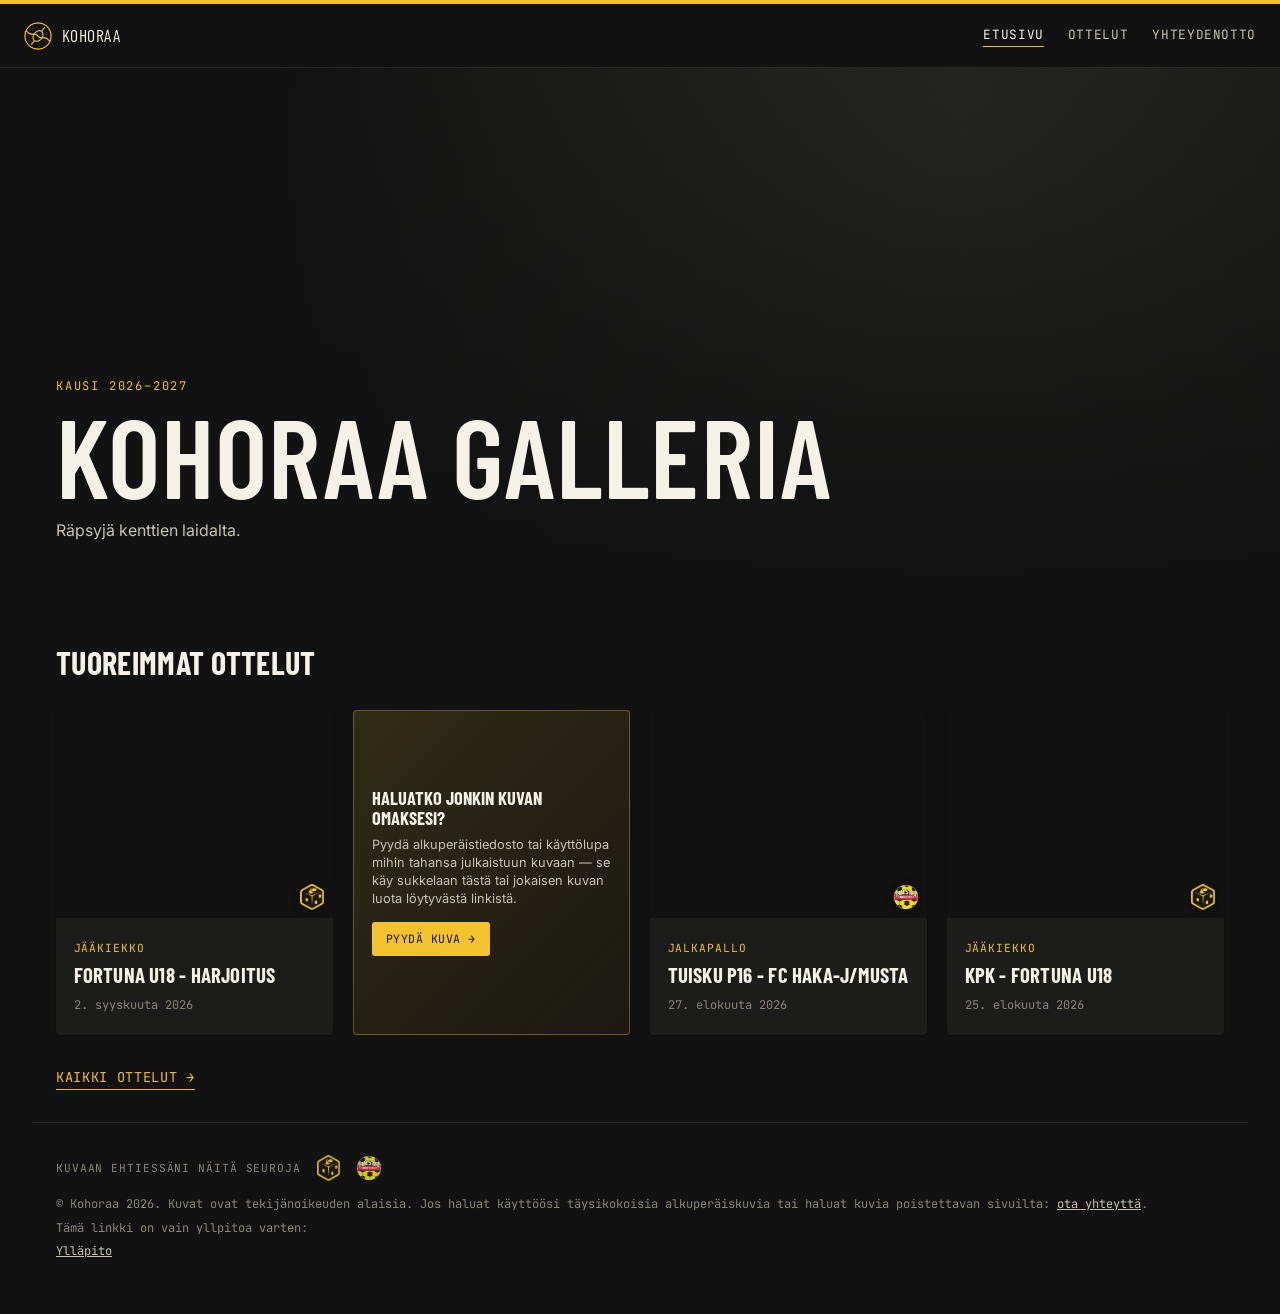
==== index.html @ dcd096f7 "Integrate Cloudflare Web Analytics script Added Cloudflare Web Analytics script to the HTML." ====
<!DOCTYPE html>
<html lang="fi">
<head>
<meta charset="UTF-8" />
<meta name="viewport" content="width=device-width, initial-scale=1.0" />
<title>Kohoraa — Etusivu</title>
<meta name="description" content="Kohoraan otteluraportit ja kuvat." />
<link rel="preconnect" href="https://fonts.googleapis.com" />
<link rel="preconnect" href="https://fonts.gstatic.com" crossorigin />
<link href="https://fonts.googleapis.com/css2?family=Barlow+Condensed:wght@500;600;700&family=Inter:wght@400;500&family=JetBrains+Mono:wght@400;500&display=swap" rel="stylesheet" />
<link rel="stylesheet" href="css/style.css" />
<link rel="icon" href="assets/logo.png" />
<!-- Cloudflare Web Analytics -->
<script defer src="https://static.cloudflareinsights.com/beacon.min.js" data-cf-beacon='{"token": "VAIHDA_TAHAN_CLOUDFLARE_TOKEN"}'></script>
</head>
<body>

<div class="top-bar"></div>

<header class="site-nav">
  <div class="nav-brand">
    <img src="assets/logo.png" alt="Joukkueen logo" class="team-mark-small" />
    <span class="brand-word">Kohoraa</span>
  </div>
  <nav class="header-nav">
    <a href="/" aria-current="page">Etusivu</a>
    <a href="ottelut.html">Ottelut</a>
    <a href="yhteydenotto.html">Yhteydenotto</a>
  </nav>
</header>

<section class="hero" id="hero">
  <div class="hero-content">
    <p class="eyebrow">Kausi 2026–2027</p>
    <h1 class="hero-title">Kohoraa Galleria</h1>
    <p class="hero-subtitle">Räpsyjä kenttien laidalta.</p>
  </div>
</section>


<main class="latest-section">
  <h2 class="latest-heading">Tuoreimmat ottelut</h2>
  <div class="latest-grid" id="latest-cards"></div>
  <a class="btn-link" href="ottelut.html">Kaikki ottelut →</a>
</main>

<footer class="site-footer">
  <div class="club-strip">
    <span class="club-strip-label">Kuvaan ehtiessäni näitä seuroja</span>
    <img src="assets/logo-jaakiekko.png" alt="Kohoraa" />
    <img src="assets/logo-tuisku.png" alt="Tuisku Orivesi" />
  </div>
    <p>© Kohoraa <span id="copyright-year"></span>. Kuvat ovat tekijänoikeuden alaisia. Jos haluat käyttöösi täysikokoisia alkuperäiskuvia tai haluat kuvia poistettavan sivuilta: <a href="yhteydenotto.html">ota yhteyttä</a>.</p>
   <p>Tämä linkki on vain yllpitoa varten:</p>  <p class="footer-admin-link"><a href="upload.html">Ylläpito</a></p>
</footer>

<script src="js/config.js"></script>
<script src="js/home.js"></script>
<script>document.getElementById("copyright-year").textContent = new Date().getFullYear();</script>
</body>
</html>
---- css/style.css ----
/* ============================================
   DESIGN TOKENS — joukkueen värit
   Off-White #F4F1E6 · Rink/Base Black #121212
   Panel Black #1C1C1A · Team Yellow #F2C230
   Muted Yellow #C9A227 · Warm Gray #8A857A
   ============================================ */

:root {
  --ice: #f4f1e6;
  --navy: #121212;
  --navy-soft: #1c1c1a;
  --steel: #3a3a35;
  --yellow: #f2c230;
  --frost: #c7c2b4;
  --frost-dim: #8a857a;

  --font-display: "Barlow Condensed", sans-serif;
  --font-body: "Inter", sans-serif;
  --font-mono: "JetBrains Mono", monospace;

  --radius: 2px;
}

* {
  box-sizing: border-box;
}

html {
  scroll-behavior: smooth;
}

body {
  margin: 0;
  background: var(--navy);
  color: var(--ice);
  font-family: var(--font-body);
  line-height: 1.5;
  -webkit-font-smoothing: antialiased;
}

a {
  color: inherit;
}

img {
  max-width: 100%;
  display: block;
}

/* ============================================
   HEADER / HERO
   ============================================ */

.site-header {
  padding: 2.5rem 1.5rem 2rem;
  border-bottom: 1px solid rgba(184, 196, 204, 0.15);
  position: relative;
  overflow: hidden;
}

.site-header::before {
  content: "";
  position: absolute;
  top: -40%;
  right: -10%;
  width: 60%;
  height: 180%;
  background: radial-gradient(circle, rgba(58, 90, 120, 0.35) 0%, transparent 70%);
  pointer-events: none;
}

.title-row {
  display: flex;
  align-items: flex-end;
  gap: 1.25rem;
}

.team-mark {
  width: clamp(48px, 8vw, 72px);
  height: auto;
  flex-shrink: 0;
}

.eyebrow {
  font-family: var(--font-mono);
  font-size: 0.75rem;
  letter-spacing: 0.15em;
  text-transform: uppercase;
  color: var(--yellow);
  margin: 0 0 0.5rem;
}

.site-title {
  font-family: var(--font-display);
  font-weight: 600;
  font-size: clamp(2.75rem, 9vw, 5rem);
  letter-spacing: 0.01em;
  text-transform: uppercase;
  line-height: 0.95;
  margin: 0;
}

.site-subtitle {
  font-family: var(--font-body);
  color: var(--frost);
  font-size: 1rem;
  max-width: 34rem;
  margin: 0.75rem 0 0;
}

.header-nav {
  margin-top: 1.5rem;
  display: flex;
  gap: 1.5rem;
  font-family: var(--font-mono);
  font-size: 0.8rem;
  letter-spacing: 0.05em;
  text-transform: uppercase;
}

.header-nav a {
  text-decoration: none;
  color: var(--frost);
  border-bottom: 1px solid transparent;
  padding-bottom: 2px;
  transition: color 0.15s ease, border-color 0.15s ease;
}

.header-nav a:hover,
.header-nav a[aria-current="page"] {
  color: var(--ice);
  border-color: var(--yellow);
}

/* ============================================
   SLIM NAV (gallery page)
   ============================================ */

.site-nav {
  display: flex;
  align-items: center;
  justify-content: space-between;
  padding: 1.1rem 1.5rem;
  border-bottom: 1px solid rgba(196, 190, 170, 0.12);
}

.nav-brand {
  display: flex;
  align-items: center;
  gap: 0.6rem;
}

.team-mark-small {
  width: 28px;
  height: auto;
}

.brand-word {
  font-family: var(--font-display);
  text-transform: uppercase;
  letter-spacing: 0.03em;
  font-size: 1.1rem;
}

.site-nav .header-nav {
  margin-top: 0;
}

/* ============================================
   HERO
   ============================================ */

.hero {
  position: relative;
  min-height: 58vh;
  display: flex;
  align-items: flex-end;
  background: radial-gradient(circle at 75% 15%, rgba(58, 58, 53, 0.5) 0%, var(--navy) 65%);
  background-size: cover;
  background-position: center;
  overflow: hidden;
  transition: background-image 0.4s ease;
}

.hero::after {
  content: "";
  position: absolute;
  inset: 0;
  background: linear-gradient(180deg, rgba(18, 18, 18, 0) 0%, rgba(18, 18, 18, 0.5) 55%, rgba(18, 18, 18, 0.97) 100%);
}

.hero-content {
  position: relative;
  z-index: 1;
  padding: 2.5rem 1.5rem 3rem;
  max-width: 76rem;
  margin: 0 auto;
  width: 100%;
}

.hero-title {
  font-family: var(--font-display);
  font-weight: 600;
  font-size: clamp(3rem, 11vw, 7rem);
  letter-spacing: 0.01em;
  text-transform: uppercase;
  line-height: 0.92;
  margin: 0;
}

.hero-subtitle {
  color: var(--frost);
  font-size: 1rem;
  max-width: 34rem;
  margin: 0.75rem 0 0;
}

/* ============================================
   FOOTER
   ============================================ */

.site-footer {
  max-width: 76rem;
  margin: 0 auto;
  padding: 2rem 1.5rem 3rem;
  font-family: var(--font-mono);
  font-size: 0.75rem;
  color: var(--frost-dim);
  border-top: 1px solid rgba(196, 190, 170, 0.12);
}

.site-footer p {
  margin: 0.35rem 0;
}

.site-footer a {
  color: var(--frost);
}

/* ============================================
   SECTION DIVIDER (refined)
   Hairline rule with a small centered diamond mark
   ============================================ */

.rink-divider {
  position: relative;
  height: 1px;
  margin: 0;
  background: rgba(196, 190, 170, 0.14);
  border: none;
}

.rink-divider::after {
  content: "";
  position: absolute;
  top: 50%;
  left: 50%;
  width: 6px;
  height: 6px;
  background: var(--yellow);
  transform: translate(-50%, -50%) rotate(45deg);
}

.top-bar {
  height: 4px;
  background: var(--yellow);
}

/* ============================================
   GAME SECTIONS
   ============================================ */
/* ============================================
   PROMO BANNER — request a photo
   ============================================ */

.promo-banner {
  max-width: 76rem;
  margin: 2rem auto 0;
  padding: 1.5rem 1.75rem;
  border: 1px solid rgba(242, 194, 48, 0.35);
  border-radius: 4px;
  background: linear-gradient(135deg, rgba(242, 194, 48, 0.08), rgba(242, 194, 48, 0.02));
  display: flex;
  align-items: center;
  justify-content: space-between;
  gap: 1.5rem;
  flex-wrap: wrap;
}

.promo-banner-text h2 {
  font-family: var(--font-display);
  text-transform: uppercase;
  font-size: 1.25rem;
  letter-spacing: 0.01em;
  margin: 0 0 0.35rem;
}

.promo-banner-text p {
  color: var(--frost);
  font-size: 0.9rem;
  margin: 0;
  max-width: 34rem;
}

.btn-solid {
  flex-shrink: 0;
  font-family: var(--font-mono);
  font-size: 0.8rem;
  letter-spacing: 0.05em;
  text-transform: uppercase;
  background: var(--yellow);
  color: var(--navy);
  text-decoration: none;
  padding: 0.7rem 1.2rem;
  border-radius: 2px;
  transition: filter 0.15s ease;
}

.btn-solid:hover {
  filter: brightness(1.1);
}
/* ============================================
   HOMEPAGE — LATEST GAMES CARDS
   ============================================ */

.latest-section {
  max-width: 76rem;
  margin: 0 auto;
  padding: 3rem 1.5rem 2rem;
}

.latest-heading {
  font-family: var(--font-display);
  text-transform: uppercase;
  font-size: clamp(1.5rem, 4vw, 2rem);
  letter-spacing: 0.01em;
  margin: 0 0 1.5rem;
}

.latest-grid {
  display: grid;
  grid-template-columns: repeat(auto-fill, minmax(260px, 1fr));
  gap: 1.25rem;
}

.latest-card {
  display: block;
  text-decoration: none;
  color: inherit;
  background: var(--navy-soft);
  border-radius: 4px;
  overflow: hidden;
  box-shadow: 0 1px 2px rgba(0, 0, 0, 0.4);
  transition: transform 0.15s ease, box-shadow 0.15s ease;
}

.latest-card:hover {
  transform: translateY(-2px);
  box-shadow: 0 6px 16px rgba(0, 0, 0, 0.45);
}

.latest-card-image {
  aspect-ratio: 4 / 3;
  background: var(--navy);
  overflow: hidden;
  position: relative;
}

.latest-card-image img {
  width: 100%;
  height: 100%;
  object-fit: cover;
}

.latest-card-body {
  padding: 1rem 1.1rem 1.25rem;
}

.latest-card-sport {
  font-family: var(--font-mono);
  font-size: 0.7rem;
  letter-spacing: 0.08em;
  text-transform: uppercase;
  color: var(--yellow);
}

.latest-card-title {
  font-family: var(--font-display);
  font-size: 1.3rem;
  text-transform: uppercase;
  letter-spacing: 0.01em;
  margin: 0.35rem 0 0.35rem;
  line-height: 1.05;
}

.latest-card-date {
  font-family: var(--font-mono);
  font-size: 0.75rem;
  color: var(--frost-dim);
}

.latest-promo-card {
  background: linear-gradient(135deg, rgba(242, 194, 48, 0.14), rgba(242, 194, 48, 0.04));
  border: 1px solid rgba(242, 194, 48, 0.35);
  border-radius: 4px;
  padding: 1.1rem 1.1rem 1.2rem;
  display: flex;
  flex-direction: column;
  justify-content: center;
  gap: 0.5rem;
}

.latest-promo-card h3 {
  font-family: var(--font-display);
  text-transform: uppercase;
  font-size: 1.15rem;
  margin: 0;
  line-height: 1.1;
}

.latest-promo-card p {
  font-family: var(--font-body);
  font-size: 0.8rem;
  color: var(--frost);
  margin: 0;
  line-height: 1.4;
}

.latest-promo-card .btn-solid {
  align-self: flex-start;
  margin-top: 0.4rem;
  font-family: var(--font-mono);
  font-size: 0.72rem;
  text-transform: uppercase;
  letter-spacing: 0.04em;
  background: var(--yellow);
  color: var(--navy);
  padding: 0.5rem 0.9rem;
  border-radius: 3px;
  text-decoration: none;
}

.btn-link {
  display: inline-block;
  margin-top: 2rem;
  font-family: var(--font-mono);
  font-size: 0.85rem;
  letter-spacing: 0.05em;
  text-transform: uppercase;
  color: var(--yellow);
  text-decoration: none;
  border-bottom: 1px solid var(--yellow);
  padding-bottom: 2px;
}

.btn-link:hover {
  color: var(--ice);
  border-color: var(--ice);
}
/* ============================================
   SPORT FILTER
   ============================================ */

.sport-filter {
  max-width: 76rem;
  margin: 0 auto;
  padding: 1.5rem 1.5rem 0;
  display: flex;
  gap: 0.5rem;
  flex-wrap: wrap;
}

.filter-pill {
  font-family: var(--font-mono);
  font-size: 0.75rem;
  letter-spacing: 0.05em;
  text-transform: uppercase;
  background: transparent;
  border: 1px solid rgba(196, 190, 170, 0.25);
  color: var(--frost);
  padding: 0.45rem 0.9rem;
  border-radius: 999px;
  cursor: pointer;
  transition: border-color 0.15s ease, color 0.15s ease, background 0.15s ease;
}

.filter-pill:hover {
  border-color: var(--yellow);
  color: var(--ice);
}

.filter-pill.is-active {
  background: var(--yellow);
  border-color: var(--yellow);
  color: var(--navy);
}

.game-report {
  color: var(--frost);
  font-size: 0.95rem;
  max-width: 42rem;
  margin: 0 0 1.25rem;
}

.club-logo {
  height: 22px;
  width: auto;
  flex-shrink: 0;
}

.latest-card-image img.latest-card-club-logo {
  position: absolute;
  bottom: 8px;
  right: 8px;
  width: 26px;
  height: 26px;
  object-fit: contain;
  filter: drop-shadow(0 1px 3px rgba(0, 0, 0, 0.6));
}

.club-strip {
  display: flex;
  align-items: center;
  gap: 1rem;
  margin: 0 0 0.85rem;
}

.club-strip-label {
  font-family: var(--font-mono);
  font-size: 0.7rem;
  letter-spacing: 0.08em;
  text-transform: uppercase;
  color: var(--frost-dim);
}

.club-strip img {
  height: 26px;
  width: auto;
  opacity: 0.9;
}

.games {
  max-width: 76rem;
  margin: 0 auto;
  padding: 2rem 1.5rem 4rem;
}

.game {
  padding: 2.5rem 0;
}

.game-meta {
  display: flex;
  align-items: baseline;
  gap: 0.85rem;
  flex-wrap: wrap;
  margin-bottom: 1.25rem;
}

.game-number {
  font-family: var(--font-mono);
  font-size: 0.7rem;
  letter-spacing: 0.1em;
  color: var(--navy);
  background: var(--yellow);
  padding: 0.2rem 0.5rem;
  border-radius: 2px;
}

.game-date {
  font-family: var(--font-mono);
  font-size: 0.85rem;
  color: var(--yellow);
  letter-spacing: 0.05em;
}

.game-title {
  font-family: var(--font-display);
  font-size: clamp(1.5rem, 4vw, 2.25rem);
  text-transform: uppercase;
  letter-spacing: 0.01em;
  margin: 0;
}

.game-venue {
  font-family: var(--font-body);
  font-size: 0.85rem;
  color: var(--frost-dim);
}

.grid {
  columns: 4 220px;
  column-gap: 10px;
}

.thumb {
  position: relative;
  display: inline-block;
  width: 100%;
  break-inside: avoid;
  margin-bottom: 10px;
  overflow: hidden;
  background: var(--navy-soft);
  cursor: pointer;
  border-radius: 3px;
  box-shadow: 0 1px 2px rgba(0, 0, 0, 0.4);
}

.thumb img {
  width: 100%;
  height: auto;
  display: block;
  transition: transform 0.35s ease, filter 0.35s ease;
}

.thumb::after {
  content: "";
  position: absolute;
  inset: 0;
  box-shadow: inset 0 0 0 0 var(--yellow);
  transition: box-shadow 0.2s ease;
}

.thumb:hover img {
  transform: scale(1.06);
  filter: brightness(1.05);
}

.thumb:hover::after {
  box-shadow: inset 0 0 0 3px var(--yellow);
}

.empty-state,
.loading-state {
  font-family: var(--font-mono);
  font-size: 0.85rem;
  color: var(--frost-dim);
  padding: 1rem 0;
}

/* ============================================
   LIGHTBOX
   ============================================ */

.lightbox {
  position: fixed;
  inset: 0;
  background: rgba(13, 27, 42, 0.96);
  display: none;
  align-items: center;
  justify-content: center;
  z-index: 100;
  padding: 2rem;
}

.lightbox.is-open {
  display: flex;
}

.lightbox img {
  max-width: 100%;
  max-height: 85vh;
  box-shadow: 0 20px 60px rgba(0, 0, 0, 0.5);
  transition: filter 0.25s ease;
}

.lightbox img.is-loading {
  filter: blur(1px) brightness(0.95);
}

.lightbox-close,
.lightbox-prev,
.lightbox-next {
  position: absolute;
  background: none;
  border: none;
  color: var(--ice);
  font-family: var(--font-mono);
  font-size: 1.5rem;
  cursor: pointer;
  padding: 0.75rem;
}

.lightbox-close:focus-visible,
.lightbox-prev:focus-visible,
.lightbox-next:focus-visible,
a:focus-visible,
button:focus-visible,
input:focus-visible {
  outline: 2px solid var(--yellow);
  outline-offset: 2px;
}

.lightbox-close {
  top: 1rem;
  right: 1.5rem;
}

.lightbox-prev {
  left: 0.5rem;
  top: 50%;
  transform: translateY(-50%);
}

.lightbox-next {
  right: 0.5rem;
  top: 50%;
  transform: translateY(-50%);
}

.lightbox-caption {
  position: absolute;
  bottom: 1.25rem;
  left: 50%;
  transform: translateX(-50%);
  font-family: var(--font-mono);
  font-size: 0.8rem;
  color: var(--frost);
  background: rgba(0, 0, 0, 0.55);
  padding: 0.5rem 1rem;
  border-radius: 3px;
  text-align: center;
  white-space: nowrap;
  z-index: 2;
}

.lightbox-caption a {
  color: var(--yellow);
  text-decoration: underline;
}

@media (max-width: 480px) {
  .lightbox-caption {
    white-space: normal;
    max-width: 90%;
    font-size: 0.72rem;
  }
}

/* ============================================
   UPLOAD PAGE
   ============================================ */

/* ============================================
   UPLOAD PAGE
   ============================================ */

.upload-main {
  max-width: 38rem;
  margin: 0 auto;
  padding: 2.5rem 1.5rem 4rem;
}

.field-group {
  margin-bottom: 1.25rem;
}

.field-group label {
  display: block;
  font-family: var(--font-mono);
  font-size: 0.75rem;
  letter-spacing: 0.08em;
  text-transform: uppercase;
  color: var(--frost);
  margin-bottom: 0.4rem;
}

.field-group input[type="text"],
.field-group input[type="date"],
.field-group select,
.field-group textarea {
  width: 100%;
  background: var(--navy-soft);
  border: 1px solid rgba(184, 196, 204, 0.25);
  border-radius: var(--radius);
  color: var(--ice);
  font-family: var(--font-body);
  font-size: 1rem;
  padding: 0.7rem 0.8rem;
}

.field-group textarea {
  resize: vertical;
  min-height: 4.5rem;
}

.dropzone {
  border: 2px dashed rgba(184, 196, 204, 0.35);
  border-radius: var(--radius);
  padding: 3rem 1.5rem;
  text-align: center;
  font-family: var(--font-mono);
  font-size: 0.85rem;
  color: var(--frost);
  cursor: pointer;
  transition: border-color 0.15s ease, background 0.15s ease;
}

.dropzone.is-dragover {
  border-color: var(--yellow);
  background: rgba(230, 57, 70, 0.06);
}

.dropzone input[type="file"] {
  display: none;
}

.file-list {
  margin-top: 1rem;
  font-family: var(--font-mono);
  font-size: 0.8rem;
  color: var(--frost);
}

.file-list div {
  display: flex;
  justify-content: space-between;
  padding: 0.3rem 0;
  border-bottom: 1px solid rgba(184, 196, 204, 0.1);
}

.status-ok {
  color: #6bcf9e;
}

.status-err {
  color: var(--yellow);
}

.btn {
  font-family: var(--font-mono);
  font-size: 0.85rem;
  letter-spacing: 0.08em;
  text-transform: uppercase;
  background: var(--yellow);
  color: var(--ice);
  border: none;
  border-radius: var(--radius);
  padding: 0.85rem 1.5rem;
  cursor: pointer;
  transition: filter 0.15s ease;
  width: 100%;
  margin-top: 0.5rem;
}

.btn:hover {
  filter: brightness(1.1);
}

.btn:disabled {
  background: var(--steel);
  cursor: not-allowed;
  filter: none;
}

.snippet-box {
  margin-top: 2rem;
  padding: 1.25rem;
  background: var(--navy-soft);
  border: 1px solid rgba(184, 196, 204, 0.2);
  border-radius: var(--radius);
}

.snippet-box h3 {
  font-family: var(--font-display);
  text-transform: uppercase;
  font-size: 1.1rem;
  margin: 0 0 0.5rem;
}

.snippet-box p {
  font-size: 0.85rem;
  color: var(--frost);
  margin: 0 0 0.75rem;
}

.snippet-box pre {
  background: var(--navy);
  padding: 0.85rem;
  border-radius: var(--radius);
  overflow-x: auto;
  font-family: var(--font-mono);
  font-size: 0.8rem;
  color: var(--ice);
}

.link-row {
  padding: 0.4rem 0;
  border-bottom: 1px solid rgba(184, 196, 204, 0.1);
}

.link-row a {
  font-family: var(--font-mono);
  font-size: 0.85rem;
  color: var(--yellow);
  text-decoration: none;
}

.link-row a:hover {
  text-decoration: underline;
}

.copy-btn {
  font-family: var(--font-mono);
  font-size: 0.75rem;
  background: transparent;
  border: 1px solid var(--frost-dim);
  color: var(--frost);
  padding: 0.4rem 0.8rem;
  border-radius: var(--radius);
  cursor: pointer;
  margin-top: 0.5rem;
}

.copy-btn:hover {
  border-color: var(--ice);
  color: var(--ice);
}

@media (prefers-reduced-motion: reduce) {
  *,
  *::before,
  *::after {
    animation-duration: 0.001ms !important;
    transition-duration: 0.001ms !important;
  }
}

/* ============================================
   MOBILE NAV FIX
   Estää logon/otsikon ja hero-tekstin menemisen
   päällekkäin kun navigaatio ei mahdu yhdelle riville
   ============================================ */

@media (max-width: 480px) {
  .site-nav {
    flex-wrap: wrap;
    row-gap: 0.6rem;
  }

  .header-nav {
    flex-wrap: wrap;
    row-gap: 0.5rem;
    width: 100%;
  }

  .hero {
    min-height: 48vh;
  }
}
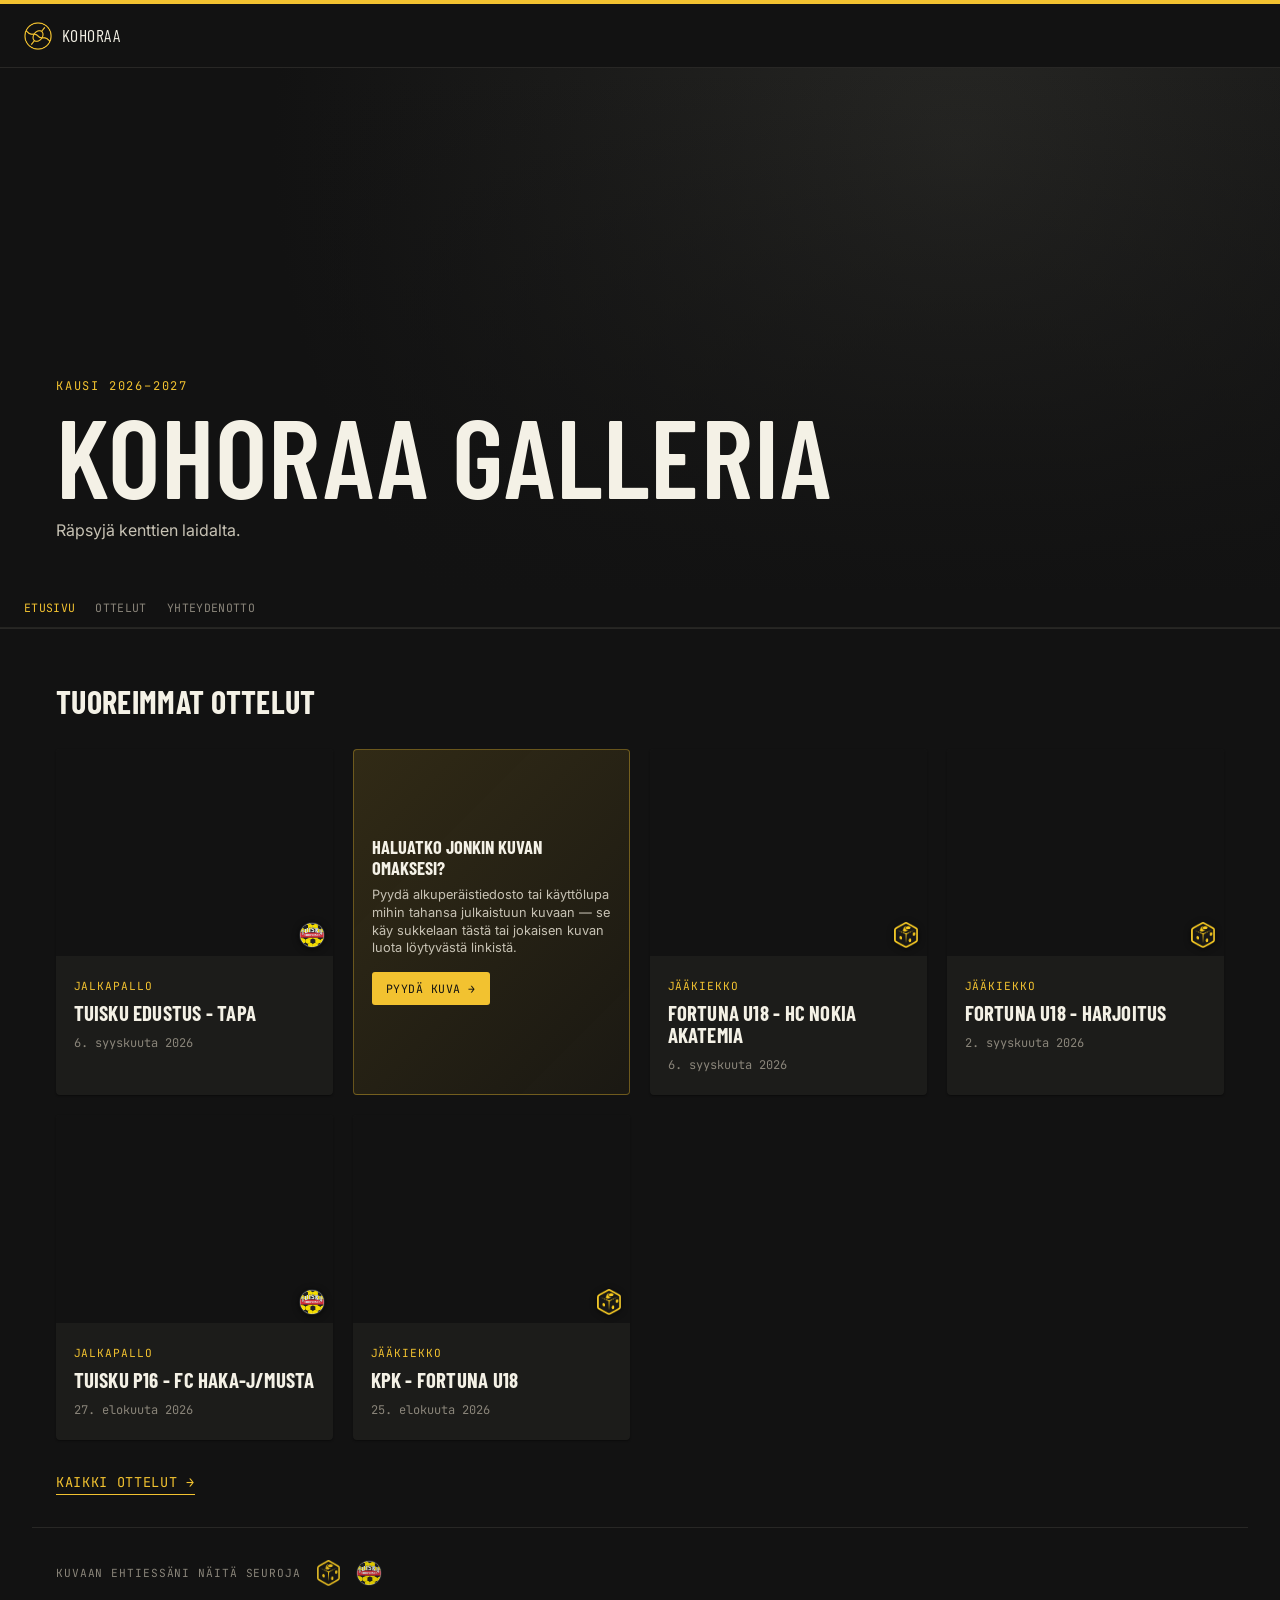
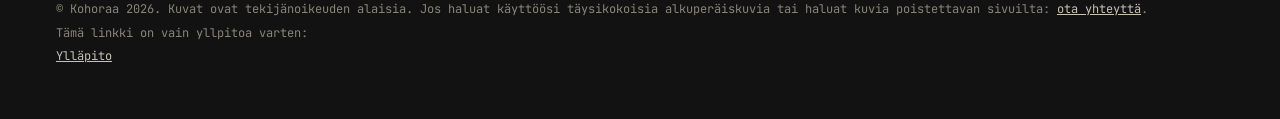
==== commit eae2a0cc: "Implement sticky navigation in index.html Added a sticky navigation bar for easy access to main link" ====
--- a/index.html
+++ b/index.html
@@ -11,7 +11,8 @@
 <link rel="stylesheet" href="css/style.css" />
 <link rel="icon" href="assets/logo.png" />
 <!-- Cloudflare Web Analytics -->
-<script defer src="https://static.cloudflareinsights.com/beacon.min.js" data-cf-beacon='{"token": "VAIHDA_TAHAN_CLOUDFLARE_TOKEN"}'></script>
+<script type='module' src='https://static.cloudflareinsights.com/beacon.min.js' data-cf-beacon='{"token": "6d0e22a68e2b4be1bbe468d6cb88c8cf"}'></script>
+<!-- End Cloudflare Web Analytics -->
 </head>
 <body>
 
@@ -22,13 +23,7 @@
     <img src="assets/logo.png" alt="Joukkueen logo" class="team-mark-small" />
     <span class="brand-word">Kohoraa</span>
   </div>
-  <nav class="header-nav">
-    <a href="/" aria-current="page">Etusivu</a>
-    <a href="ottelut.html">Ottelut</a>
-    <a href="yhteydenotto.html">Yhteydenotto</a>
-  </nav>
 </header>
-
 <section class="hero" id="hero">
   <div class="hero-content">
     <p class="eyebrow">Kausi 2026–2027</p>
@@ -37,6 +32,13 @@
   </div>
 </section>
 
+<div class="ottelu-nav-sticky">
+  <nav class="sticky-page-nav">
+    <a href="/" aria-current="page">Etusivu</a>
+    <a href="ottelut.html">Ottelut</a>
+    <a href="yhteydenotto.html">Yhteydenotto</a>
+  </nav>
+</div>
 
 <main class="latest-section">
   <h2 class="latest-heading">Tuoreimmat ottelut</h2>
--- a/css/style.css
+++ b/css/style.css
@@ -494,6 +494,77 @@
   border-color: var(--yellow);
   color: var(--navy);
 }
+.ottelu-nav-sticky {
+  position: sticky;
+  top: 0;
+  z-index: 40;
+  background: var(--navy);
+  border-bottom: 1px solid rgba(196, 190, 170, 0.12);
+}
+
+.sticky-page-nav {
+  display: flex;
+  gap: 1.25rem;
+  padding: 0.6rem 1.5rem;
+  border-bottom: 1px solid rgba(196, 190, 170, 0.1);
+  font-family: var(--font-mono);
+  font-size: 0.72rem;
+  letter-spacing: 0.03em;
+  text-transform: uppercase;
+}
+
+.sticky-page-nav a {
+  color: var(--frost-dim);
+  text-decoration: none;
+}
+
+.sticky-page-nav a:hover {
+  color: var(--frost);
+}
+
+.sticky-page-nav a[aria-current] {
+  color: var(--yellow);
+}
+
+.jump-select-wrap {
+  max-width: 76rem;
+  margin: 0 auto;
+  padding: 1rem 1.5rem 1.5rem;
+}
+
+.now-viewing {
+  font-family: var(--font-mono);
+  font-size: 0.72rem;
+  color: var(--frost-dim);
+  margin: 0 0 0.4rem;
+}
+
+.now-viewing b {
+  color: var(--yellow);
+  font-weight: 500;
+}
+
+.jump-select-wrap label {
+  display: block;
+  font-family: var(--font-mono);
+  font-size: 0.7rem;
+  color: var(--frost-dim);
+  text-transform: uppercase;
+  letter-spacing: 0.05em;
+  margin-bottom: 0.4rem;
+}
+
+.jump-select {
+  max-width: 26rem;
+  width: 100%;
+  font-family: var(--font-mono);
+  font-size: 0.85rem;
+  background: var(--navy-soft);
+  color: var(--ice);
+  border: 1px solid rgba(196, 190, 170, 0.25);
+  border-radius: 4px;
+  padding: 0.6rem 0.8rem;
+}
 
 .game-report {
   color: var(--frost);
@@ -547,6 +618,7 @@
 
 .game {
   padding: 2.5rem 0;
+  scroll-margin-top: var(--sticky-offset, 180px);
 }
 
 .game-meta {
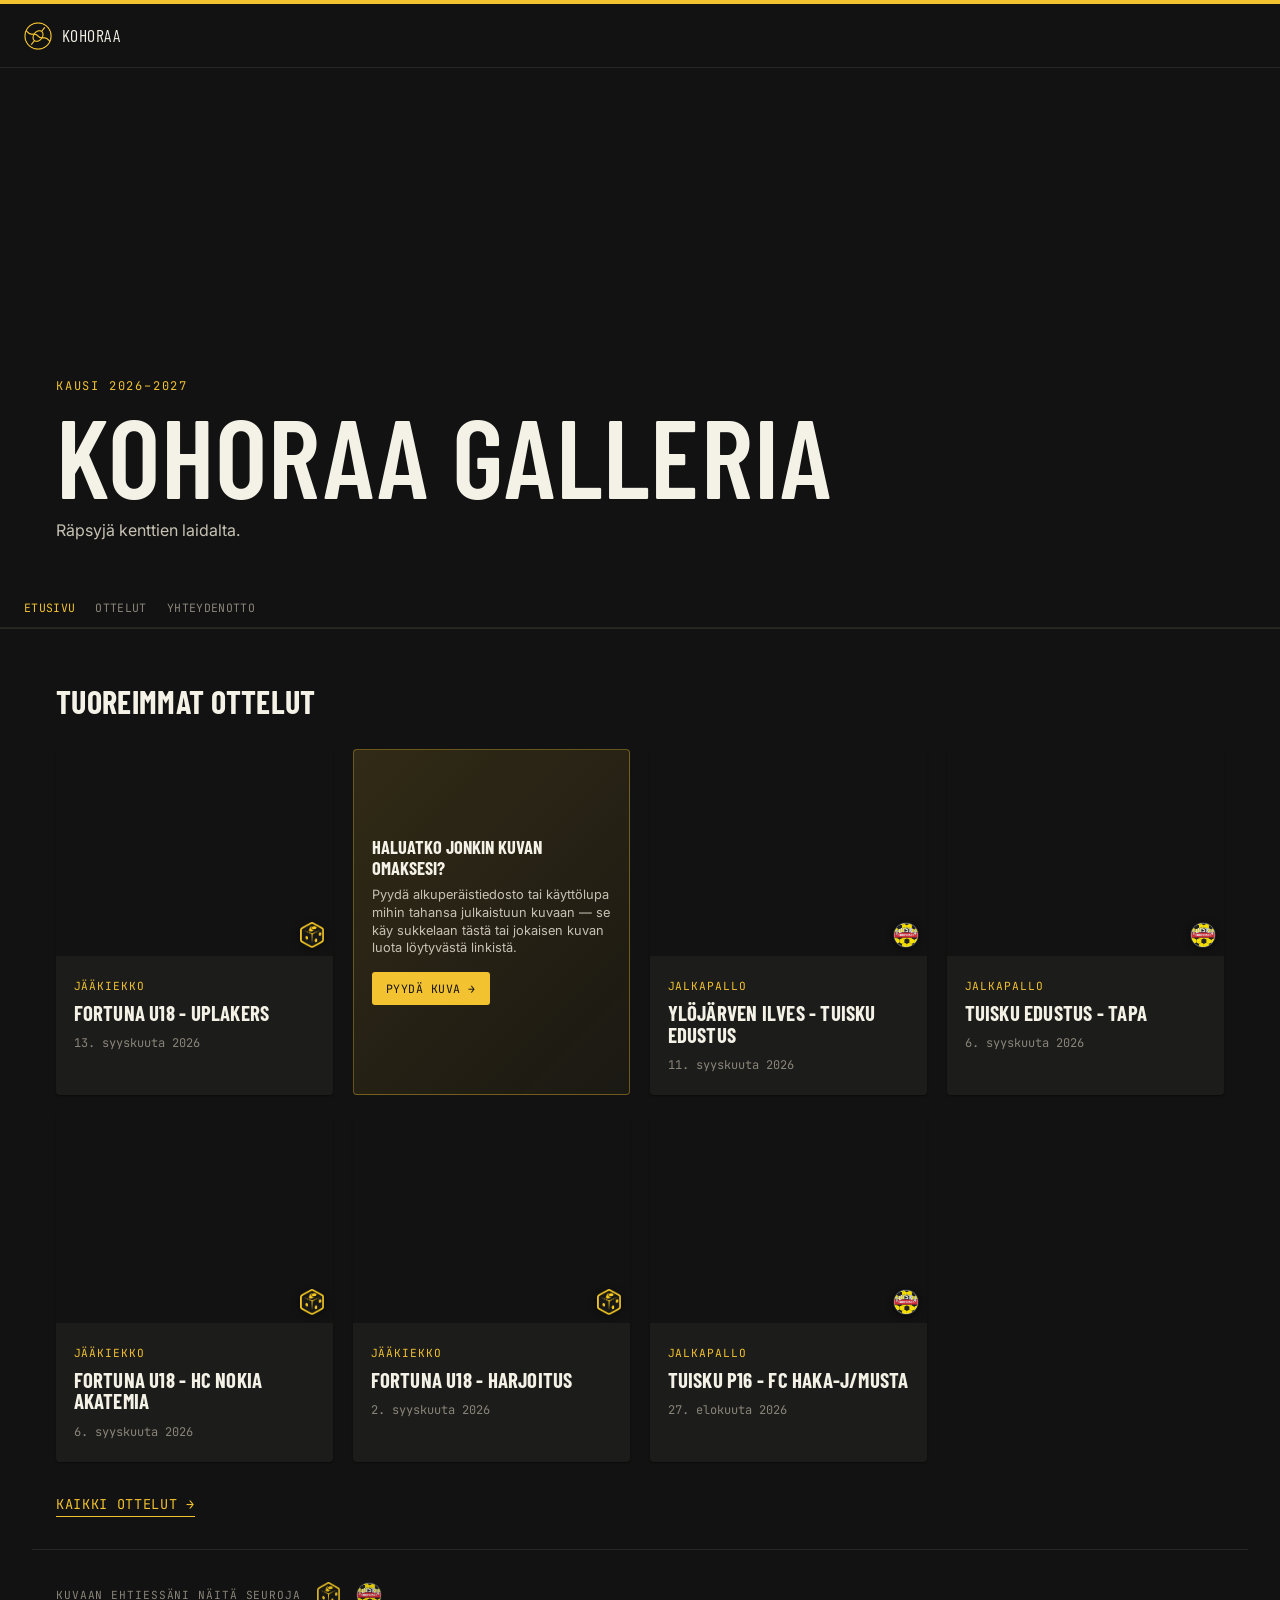
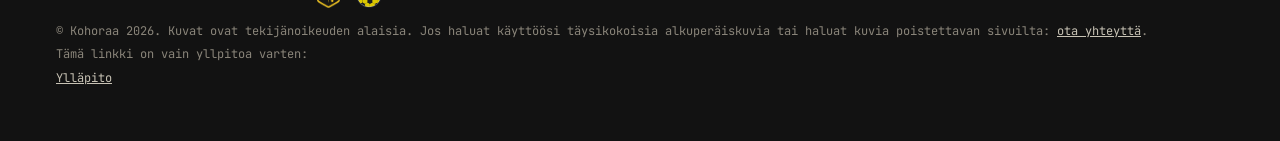
==== commit 3c1043e0: "Integrate GoatCounter for event tracking Added GoatCounter script for custom event tracking." ====
--- a/index.html
+++ b/index.html
@@ -6,13 +6,20 @@
 <title>Kohoraa — Etusivu</title>
 <meta name="description" content="Kohoraan otteluraportit ja kuvat." />
 <link rel="preconnect" href="https://fonts.googleapis.com" />
+<link rel="preconnect" href="https://res.cloudinary.com" crossorigin />
 <link rel="preconnect" href="https://fonts.gstatic.com" crossorigin />
 <link href="https://fonts.googleapis.com/css2?family=Barlow+Condensed:wght@500;600;700&family=Inter:wght@400;500&family=JetBrains+Mono:wght@400;500&display=swap" rel="stylesheet" />
 <link rel="stylesheet" href="css/style.css" />
 <link rel="icon" href="assets/logo.png" />
+<link rel="apple-touch-icon" href="assets/logo.png" />
+<link rel="manifest" href="manifest.json" />
+<meta name="apple-mobile-web-app-title" content="Kohoraa" />
+<meta name="theme-color" content="#121212" />
 <!-- Cloudflare Web Analytics -->
 <script type='module' src='https://static.cloudflareinsights.com/beacon.min.js' data-cf-beacon='{"token": "6d0e22a68e2b4be1bbe468d6cb88c8cf"}'></script>
 <!-- End Cloudflare Web Analytics -->
+<!-- GoatCounter: mukautettu tapahtumaseuranta Cloudflaren rinnalle -->
+<script data-goatcounter="https://kohoraa.goatcounter.com/count" async src="//gc.zgo.at/count.js"></script>
 </head>
 <body>
 
--- a/css/style.css
+++ b/css/style.css
@@ -148,6 +148,7 @@
   display: flex;
   align-items: center;
   gap: 0.6rem;
+  text-decoration: none;
 }
 
 .team-mark-small {
@@ -890,7 +891,26 @@
   padding: 0.3rem 0;
   border-bottom: 1px solid rgba(184, 196, 204, 0.1);
 }
-
+.file-row {
+  display: flex;
+  align-items: center;
+  gap: 0.75rem;
+  padding: 0.4rem 0;
+}
+
+.cover-radio-label {
+  display: flex;
+  align-items: center;
+  gap: 0.3rem;
+  font-family: var(--font-mono);
+  font-size: 0.7rem;
+  color: var(--frost-dim);
+  white-space: nowrap;
+}
+
+.cover-radio-label:has(input:checked) {
+  color: var(--yellow);
+}
 .status-ok {
   color: #6bcf9e;
 }
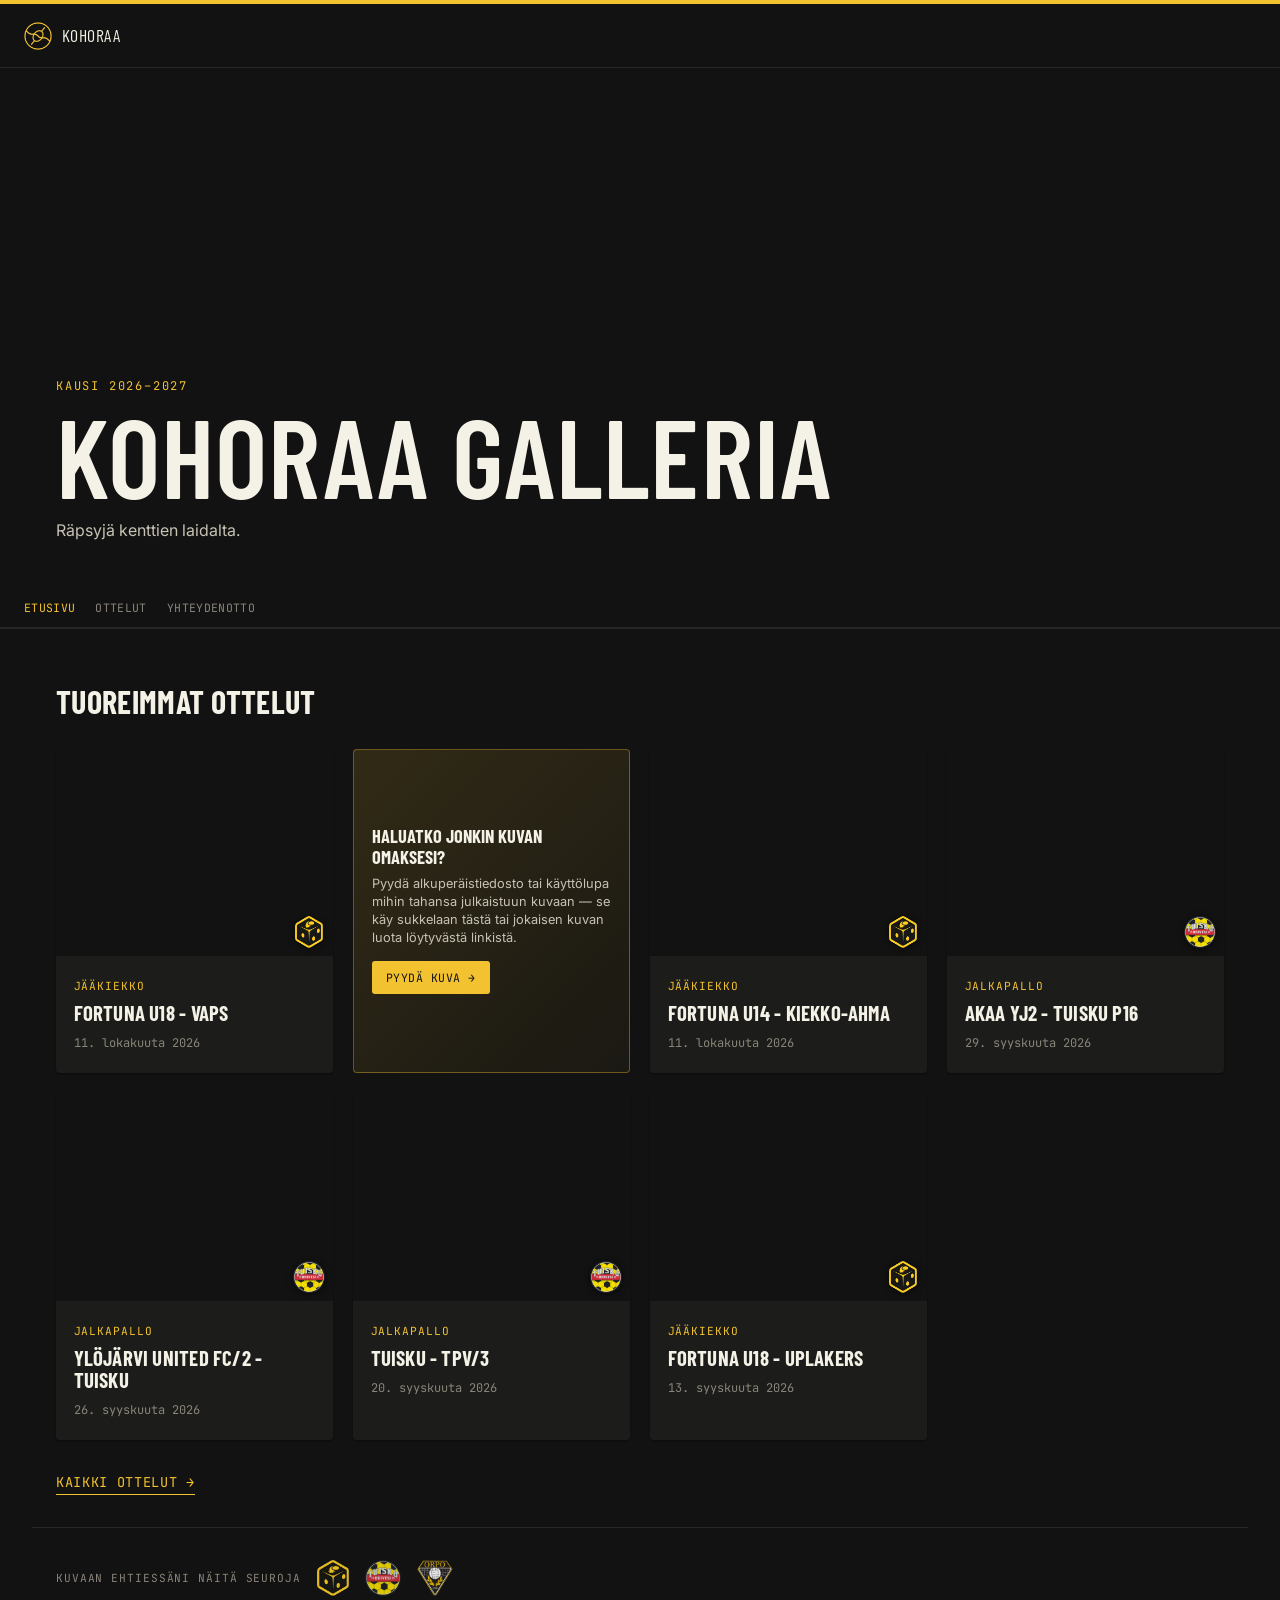
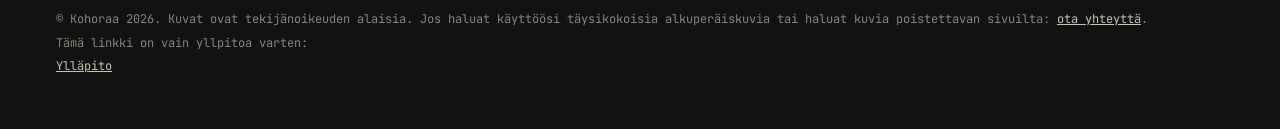
==== commit 3afea155: "Update footer image alt text for Fortuna" ====
--- a/index.html
+++ b/index.html
@@ -56,8 +56,9 @@
 <footer class="site-footer">
   <div class="club-strip">
     <span class="club-strip-label">Kuvaan ehtiessäni näitä seuroja</span>
-    <img src="assets/logo-jaakiekko.png" alt="Kohoraa" />
+    <img src="assets/logo-jaakiekko.png" alt="Fortuna" />
     <img src="assets/logo-tuisku.png" alt="Tuisku Orivesi" />
+    <img src="assets/logo-lentopallo.png" alt="OrPo Orivesi">
   </div>
     <p>© Kohoraa <span id="copyright-year"></span>. Kuvat ovat tekijänoikeuden alaisia. Jos haluat käyttöösi täysikokoisia alkuperäiskuvia tai haluat kuvia poistettavan sivuilta: <a href="yhteydenotto.html">ota yhteyttä</a>.</p>
    <p>Tämä linkki on vain yllpitoa varten:</p>  <p class="footer-admin-link"><a href="upload.html">Ylläpito</a></p>
--- a/css/style.css
+++ b/css/style.css
@@ -575,7 +575,7 @@
 }
 
 .club-logo {
-  height: 22px;
+  height: 28px;
   width: auto;
   flex-shrink: 0;
 }
@@ -584,8 +584,8 @@
   position: absolute;
   bottom: 8px;
   right: 8px;
-  width: 26px;
-  height: 26px;
+  width: 32px;
+  height: 32px;
   object-fit: contain;
   filter: drop-shadow(0 1px 3px rgba(0, 0, 0, 0.6));
 }
@@ -606,7 +606,7 @@
 }
 
 .club-strip img {
-  height: 26px;
+  height: 36px;
   width: auto;
   opacity: 0.9;
 }
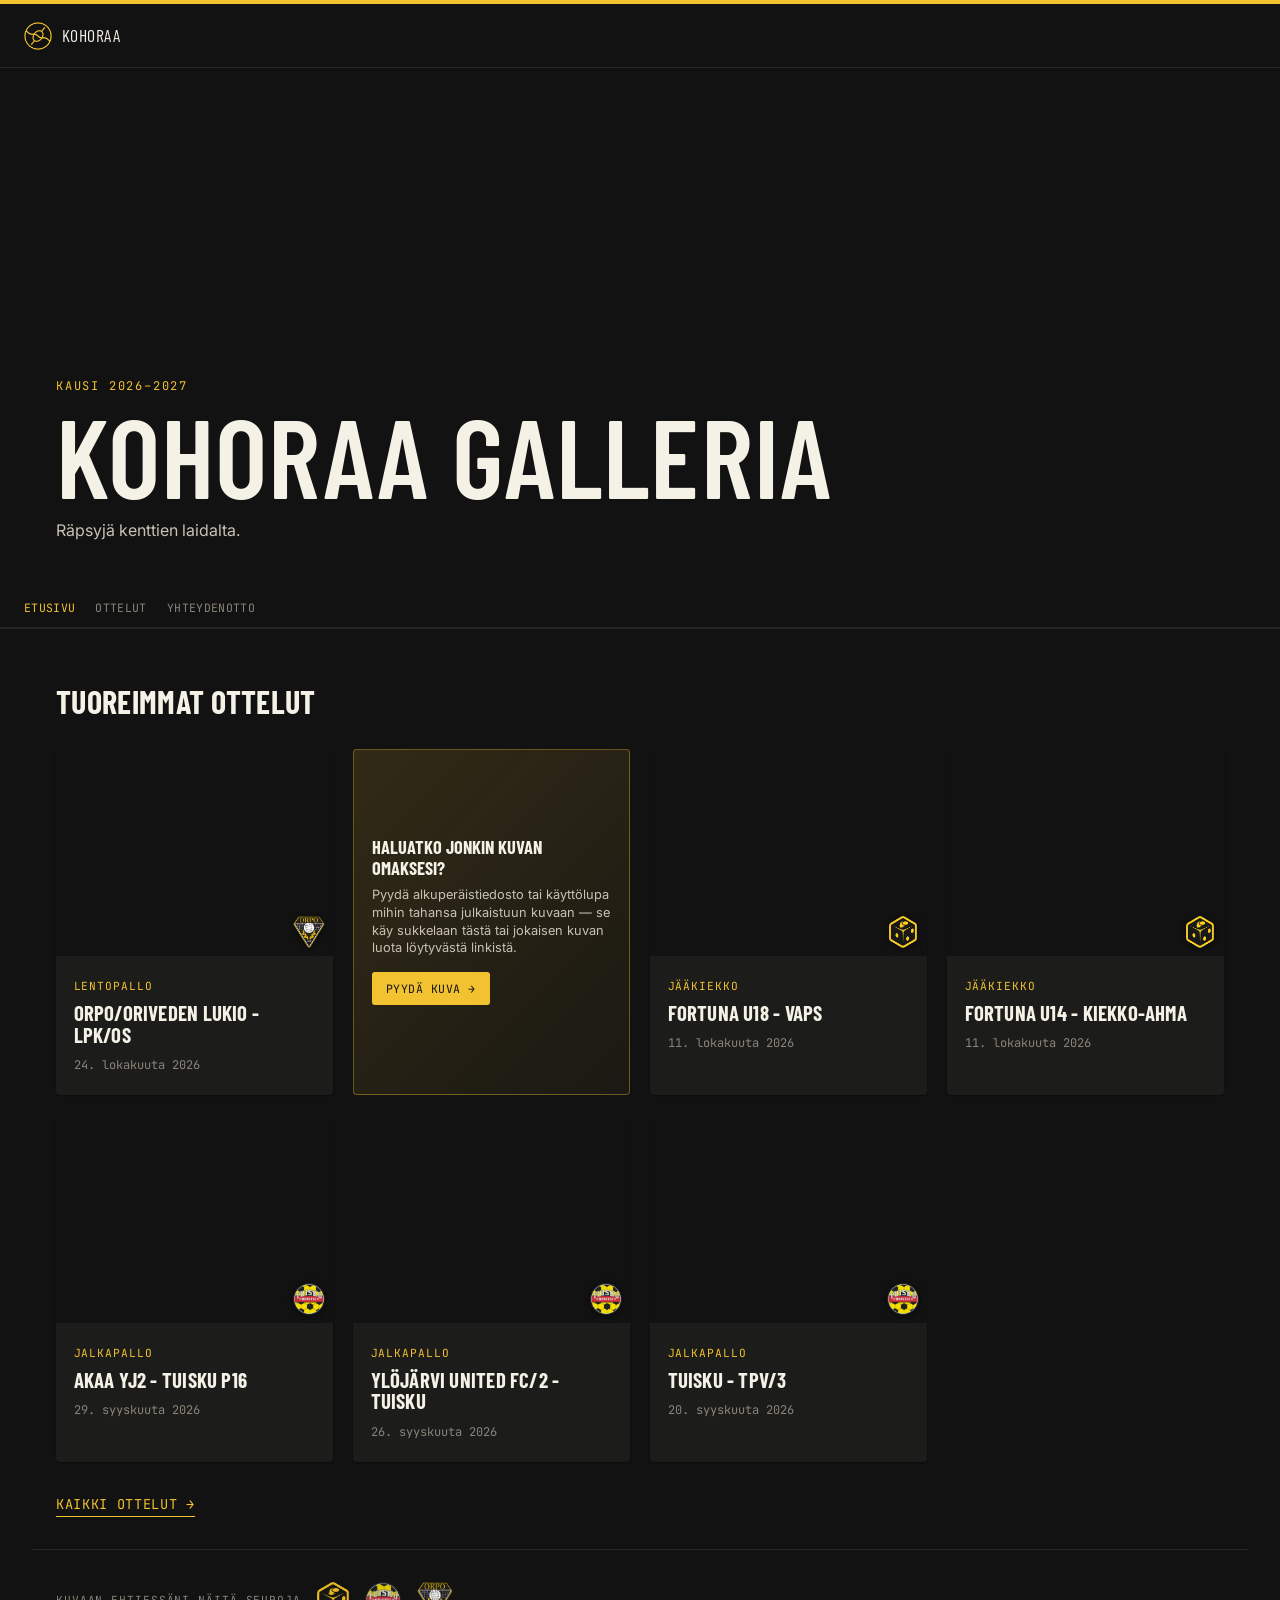
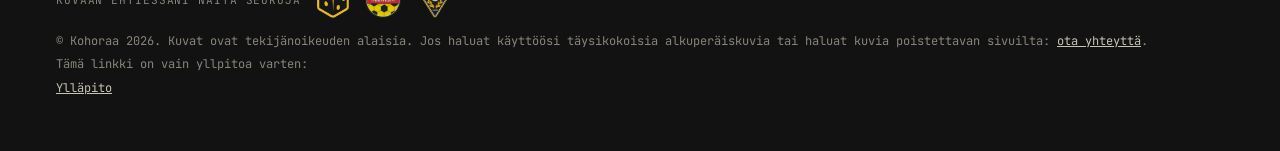
==== commit a96cec34: "Enhance SEO with updated meta tags and Open Graph Updated the meta description and added Open Graph " ====
--- a/index.html
+++ b/index.html
@@ -4,7 +4,7 @@
 <meta charset="UTF-8" />
 <meta name="viewport" content="width=device-width, initial-scale=1.0" />
 <title>Kohoraa — Etusivu</title>
-<meta name="description" content="Kohoraan otteluraportit ja kuvat." />
+<meta name="description" content="Ottelukuvia ja -raportteja Oriveden seuroilta: Fortuna (jääkiekko), Tuisku (jalkapallo) ja OrPo (lentopallo)." />
 <link rel="preconnect" href="https://fonts.googleapis.com" />
 <link rel="preconnect" href="https://res.cloudinary.com" crossorigin />
 <link rel="preconnect" href="https://fonts.gstatic.com" crossorigin />
@@ -15,6 +15,17 @@
 <link rel="manifest" href="manifest.json" />
 <meta name="apple-mobile-web-app-title" content="Kohoraa" />
 <meta name="theme-color" content="#121212" />
+<!-- Open Graph: linkin esikatselukortti WhatsAppissa, Facebookissa ym. -->
+<meta property="og:type" content="website" />
+<meta property="og:site_name" content="Kohoraa" />
+<meta property="og:locale" content="fi_FI" />
+<meta property="og:title" content="Kohoraa – ottelukuvat Orivedeltä" />
+<meta property="og:description" content="Ottelukuvia ja -raportteja Oriveden seuroilta: Fortuna (jääkiekko), Tuisku (jalkapallo) ja OrPo (lentopallo)." />
+<meta property="og:url" content="https://kohoraa.netlify.app/" />
+<meta property="og:image" content="https://kohoraa.netlify.app/og-kuva/uusin" />
+<meta property="og:image:width" content="1200" />
+<meta property="og:image:height" content="630" />
+<meta name="twitter:card" content="summary_large_image" />
 <!-- Cloudflare Web Analytics -->
 <script type='module' src='https://static.cloudflareinsights.com/beacon.min.js' data-cf-beacon='{"token": "6d0e22a68e2b4be1bbe468d6cb88c8cf"}'></script>
 <!-- End Cloudflare Web Analytics -->
